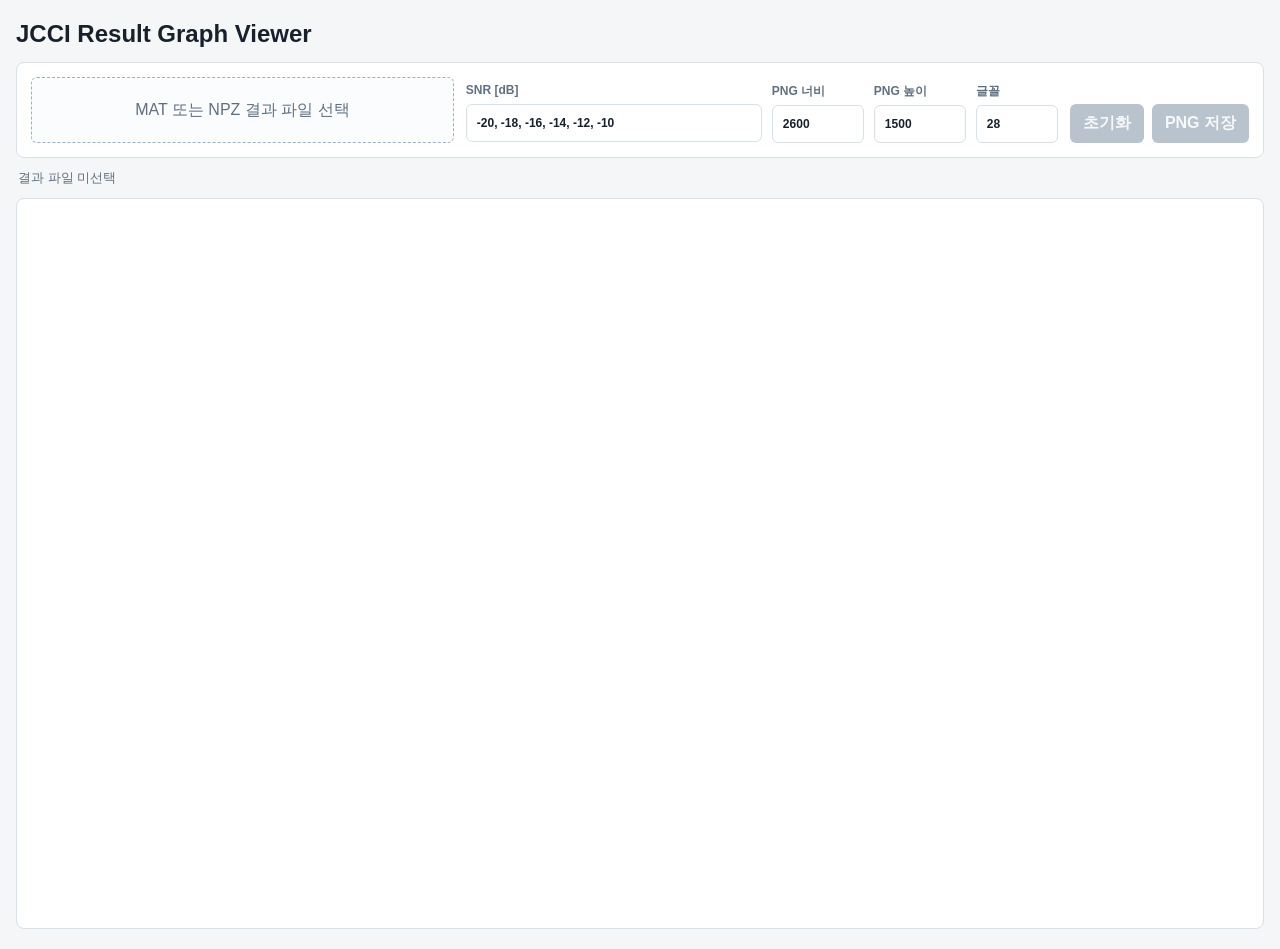
==== 0715_jcci_viewer/index.html @ afb221a9 "init" ====
<!doctype html>
<html lang="ko">
<head>
  <meta charset="utf-8">
  <meta name="viewport" content="width=device-width, initial-scale=1">
  <title>JCCI Result Graph Viewer</title>
  <style>
    :root {
      color-scheme: light;
      --bg: #f4f6f8;
      --panel: #ffffff;
      --ink: #18212b;
      --muted: #617080;
      --border: #d8e0e8;
      --grid: #c4ccd4;
      --primary: #175f8c;
      --primary-hover: #104c71;
      --secondary: #e8edf2;
      --danger: #b42318;
    }

    * {
      box-sizing: border-box;
      letter-spacing: 0;
    }

    body {
      margin: 0;
      background: var(--bg);
      color: var(--ink);
      font-family: Arial, Helvetica, sans-serif;
    }

    main {
      width: min(1480px, calc(100vw - 32px));
      margin: 20px auto;
    }

    h1 {
      margin: 0 0 14px;
      font-size: 24px;
      font-weight: 700;
    }

    .toolbar {
      display: grid;
      grid-template-columns: minmax(260px, 1fr) minmax(300px, 1.4fr) auto;
      gap: 12px;
      align-items: end;
      padding: 14px;
      background: var(--panel);
      border: 1px solid var(--border);
      border-radius: 8px;
    }

    .drop-zone {
      min-height: 66px;
      display: flex;
      align-items: center;
      justify-content: center;
      padding: 12px;
      border: 1px dashed #9eb0c1;
      border-radius: 6px;
      background: #fafcfe;
      color: var(--muted);
      text-align: center;
      cursor: pointer;
      user-select: none;
    }

    .drop-zone:hover,
    .drop-zone:focus-visible,
    .drop-zone.dragging {
      border-color: var(--primary);
      color: var(--primary);
      background: #f2f8fc;
      outline: none;
    }

    input[type="file"] {
      position: absolute;
      inline-size: 1px;
      block-size: 1px;
      opacity: 0;
      overflow: hidden;
      clip: rect(0 0 0 0);
    }

    .field-grid {
      display: grid;
      grid-template-columns: minmax(220px, 1fr) 92px 92px 82px;
      gap: 10px;
    }

    label {
      display: grid;
      gap: 5px;
      color: var(--muted);
      font-size: 12px;
      font-weight: 700;
    }

    input[type="text"],
    input[type="number"] {
      width: 100%;
      height: 38px;
      padding: 8px 10px;
      border: 1px solid var(--border);
      border-radius: 6px;
      background: #ffffff;
      color: var(--ink);
      font: inherit;
    }

    input:focus-visible {
      border-color: var(--primary);
      outline: 2px solid rgba(23, 95, 140, 0.14);
    }

    .actions {
      display: flex;
      gap: 8px;
      justify-content: flex-end;
    }

    button {
      min-height: 38px;
      padding: 9px 13px;
      border: 0;
      border-radius: 6px;
      background: var(--primary);
      color: #ffffff;
      font: inherit;
      font-weight: 700;
      cursor: pointer;
      white-space: nowrap;
    }

    button:hover {
      background: var(--primary-hover);
    }

    button.secondary {
      background: var(--secondary);
      color: var(--ink);
    }

    button.secondary:hover {
      background: #dce4eb;
    }

    button:disabled,
    button:disabled:hover {
      background: #b9c3cd;
      color: #f7f8f9;
      cursor: not-allowed;
    }

    .status-row {
      min-height: 40px;
      display: flex;
      align-items: center;
      justify-content: space-between;
      gap: 16px;
      padding: 9px 2px;
      color: var(--muted);
      font-size: 13px;
    }

    .status.error {
      color: var(--danger);
      font-weight: 700;
    }

    .meta {
      overflow: hidden;
      text-overflow: ellipsis;
      white-space: nowrap;
      text-align: right;
    }

    .chart-panel {
      padding: 12px;
      background: var(--panel);
      border: 1px solid var(--border);
      border-radius: 8px;
    }

    .canvas-wrap {
      width: 100%;
      min-height: 440px;
      overflow: auto;
      background: #ffffff;
    }

    .tooltip {
      position: fixed;
      z-index: 20;
      display: none;
      max-width: min(360px, calc(100vw - 16px));
      padding: 8px 10px;
      border: 1px solid rgba(255, 255, 255, 0.28);
      border-radius: 6px;
      background: rgba(20, 27, 34, 0.94);
      color: #ffffff;
      font-size: 13px;
      line-height: 1.45;
      white-space: pre-line;
      pointer-events: none;
      box-shadow: 0 4px 14px rgba(20, 27, 34, 0.18);
    }

    .tooltip.visible {
      display: block;
    }

    canvas {
      display: block;
      width: 100%;
      height: auto;
      min-width: 760px;
      background: #ffffff;
    }

    @media (max-width: 980px) {
      main {
        width: min(100vw - 20px, 1480px);
        margin: 10px auto;
      }

      .toolbar {
        grid-template-columns: 1fr;
      }

      .field-grid {
        grid-template-columns: minmax(220px, 1fr) repeat(3, 86px);
      }

      .actions {
        justify-content: flex-start;
      }
    }

    @media (max-width: 640px) {
      .field-grid {
        grid-template-columns: 1fr 1fr;
      }

      .field-grid label:first-child {
        grid-column: 1 / -1;
      }
    }
  </style>
</head>
<body>
  <main>
    <h1>JCCI Result Graph Viewer</h1>

    <section class="toolbar" aria-label="결과 그래프 도구">
      <div class="drop-zone" id="dropZone" role="button" tabindex="0">
        MAT 또는 NPZ 결과 파일 선택
      </div>

      <div class="field-grid">
        <label>
          SNR [dB]
          <input id="snrInput" type="text" value="-20, -18, -16, -14, -12, -10">
        </label>
        <label>
          PNG 너비
          <input id="widthInput" type="number" min="1000" max="5000" step="100" value="2600">
        </label>
        <label>
          PNG 높이
          <input id="heightInput" type="number" min="500" max="3000" step="100" value="1500">
        </label>
        <label>
          글꼴
          <input id="fontInput" type="number" min="16" max="48" step="1" value="28">
        </label>
      </div>

      <div class="actions">
        <input id="fileInput" type="file" accept=".mat,.npz">
        <button id="clearButton" class="secondary" type="button" disabled>초기화</button>
        <button id="saveButton" type="button" disabled>PNG 저장</button>
      </div>
    </section>

    <div class="status-row">
      <span class="status" id="status">결과 파일 미선택</span>
      <span class="meta" id="meta"></span>
    </div>

    <section class="chart-panel" aria-label="NMSE 및 BER 그래프">
      <div class="canvas-wrap">
        <canvas id="chart" width="2600" height="1500"></canvas>
        <div class="tooltip" id="tooltip" role="status"></div>
      </div>
    </section>
  </main>

  <script>
    const ui = {
      fileInput: document.getElementById('fileInput'),
      dropZone: document.getElementById('dropZone'),
      snrInput: document.getElementById('snrInput'),
      widthInput: document.getElementById('widthInput'),
      heightInput: document.getElementById('heightInput'),
      fontInput: document.getElementById('fontInput'),
      clearButton: document.getElementById('clearButton'),
      saveButton: document.getElementById('saveButton'),
      status: document.getElementById('status'),
      meta: document.getElementById('meta'),
      canvas: document.getElementById('chart'),
      tooltip: document.getElementById('tooltip')
    };

    const ctx = ui.canvas.getContext('2d');
    const state = {
      fileName: '',
      arrays: null,
      graph: null,
      hitPoints: []
    };

    const curveStyles = {
      '0.8': { color: '#d95319', marker: 'circle' },
      '0.5': { color: '#0072bd', marker: 'triangle' },
      '0.3': { color: '#7e2f8e', marker: 'diamond' }
    };

    // 상태 메시지 갱신
    function setStatus(message, isError = false) {
      ui.status.textContent = message;
      ui.status.classList.toggle('error', isError);
    }

    // 바이트 정렬 계산
    function align8(value) {
      return Math.ceil(value / 8) * 8;
    }

    // ASCII 문자열 변환
    function decodeAscii(bytes) {
      let text = '';
      for (let i = 0; i < bytes.length; i += 1) {
        text += String.fromCharCode(bytes[i]);
      }
      return text;
    }

    // UTF-8 문자열 변환
    function decodeUtf8(bytes) {
      return new TextDecoder('utf-8').decode(bytes);
    }

    // NPY 헤더 해석
    function parseNpyHeader(header) {
      const descrMatch = header.match(/'descr'\s*:\s*'([^']+)'/);
      const fortranMatch = header.match(/'fortran_order'\s*:\s*(True|False)/);
      const shapeMatch = header.match(/'shape'\s*:\s*\(([^)]*)\)/);
      if (!descrMatch || !fortranMatch || !shapeMatch) {
        throw new Error('지원하지 않는 NPY 헤더 형식');
      }

      const shape = shapeMatch[1]
        .split(',')
        .map(part => part.trim())
        .filter(Boolean)
        .map(Number);
      if (!shape.length || shape.some(value => !Number.isInteger(value) || value < 0)) {
        throw new Error('잘못된 NPY 배열 크기');
      }

      return {
        descr: descrMatch[1],
        fortranOrder: fortranMatch[1] === 'True',
        shape
      };
    }

    // NPY 자료형 정보 추출
    function npyDtypeInfo(descr) {
      const hasEndian = '<>|='.includes(descr[0]);
      const endian = hasEndian ? descr[0] : '|';
      const body = hasEndian ? descr.slice(1) : descr;
      const kind = body[0];
      const bytes = Number(body.slice(1));
      if (!Number.isInteger(bytes) || bytes <= 0) {
        throw new Error(`지원하지 않는 NPY 자료형 ${descr}`);
      }
      return { endian, kind, bytes };
    }

    // NPY 숫자 읽기
    function readNpyValue(view, offset, info, littleEndian) {
      const { kind, bytes } = info;
      if (kind === 'f' && bytes === 8) return view.getFloat64(offset, littleEndian);
      if (kind === 'f' && bytes === 4) return view.getFloat32(offset, littleEndian);
      if (kind === 'i' && bytes === 1) return view.getInt8(offset);
      if (kind === 'i' && bytes === 2) return view.getInt16(offset, littleEndian);
      if (kind === 'i' && bytes === 4) return view.getInt32(offset, littleEndian);
      if (kind === 'i' && bytes === 8) return Number(view.getBigInt64(offset, littleEndian));
      if (kind === 'u' && bytes === 1) return view.getUint8(offset);
      if (kind === 'u' && bytes === 2) return view.getUint16(offset, littleEndian);
      if (kind === 'u' && bytes === 4) return view.getUint32(offset, littleEndian);
      if (kind === 'u' && bytes === 8) return Number(view.getBigUint64(offset, littleEndian));
      if (kind === 'b' && bytes === 1) return view.getUint8(offset) ? 1 : 0;
      throw new Error(`지원하지 않는 NPY 자료형 ${kind}${bytes}`);
    }

    // NPY 배열 해석
    function parseNpy(arrayBuffer) {
      const bytes = new Uint8Array(arrayBuffer);
      if (bytes.length < 10) throw new Error('NPY 파일 크기 부족');

      const magic = [0x93, 0x4e, 0x55, 0x4d, 0x50, 0x59];
      for (let i = 0; i < magic.length; i += 1) {
        if (bytes[i] !== magic[i]) throw new Error('NPY 파일 서명 불일치');
      }

      const major = bytes[6];
      const view = new DataView(arrayBuffer);
      let headerLength;
      let dataOffset;
      if (major === 1) {
        headerLength = view.getUint16(8, true);
        dataOffset = 10 + headerLength;
      } else if (major === 2 || major === 3) {
        headerLength = view.getUint32(8, true);
        dataOffset = 12 + headerLength;
      } else {
        throw new Error(`지원하지 않는 NPY 버전 ${major}.${bytes[7]}`);
      }

      const header = decodeAscii(bytes.slice(dataOffset - headerLength, dataOffset));
      const meta = parseNpyHeader(header);
      const info = npyDtypeInfo(meta.descr);
      const count = meta.shape.reduce((total, value) => total * value, 1);
      if (dataOffset + count * info.bytes > bytes.length) {
        throw new Error('NPY 데이터 손상');
      }

      const littleEndian = info.endian !== '>';
      const values = new Array(count);
      for (let i = 0; i < count; i += 1) {
        values[i] = readNpyValue(view, dataOffset + i * info.bytes, info, littleEndian);
      }
      return { values, shape: meta.shape };
    }

    // ZIP64 크기 읽기
    function readUint64LE(bytes, offset) {
      const view = new DataView(bytes.buffer, bytes.byteOffset, bytes.byteLength);
      const low = view.getUint32(offset, true);
      const high = view.getUint32(offset + 4, true);
      const value = high * 4294967296 + low;
      if (!Number.isSafeInteger(value)) throw new Error('NPZ 항목 크기 초과');
      return value;
    }

    // ZIP64 추가 필드 해석
    function readZip64Sizes(extraBytes, compressedSize, uncompressedSize) {
      let offset = 0;
      let nextCompressed = compressedSize;
      let nextUncompressed = uncompressedSize;
      const view = new DataView(extraBytes.buffer, extraBytes.byteOffset, extraBytes.byteLength);

      while (offset + 4 <= extraBytes.length) {
        const headerId = view.getUint16(offset, true);
        const dataSize = view.getUint16(offset + 2, true);
        const dataStart = offset + 4;
        const dataEnd = dataStart + dataSize;
        if (dataEnd > extraBytes.length) break;

        if (headerId === 0x0001) {
          let cursor = dataStart;
          if (uncompressedSize === 0xffffffff && cursor + 8 <= dataEnd) {
            nextUncompressed = readUint64LE(extraBytes, cursor);
            cursor += 8;
          }
          if (compressedSize === 0xffffffff && cursor + 8 <= dataEnd) {
            nextCompressed = readUint64LE(extraBytes, cursor);
          }
          break;
        }
        offset = dataEnd;
      }

      return { compressedSize: nextCompressed, uncompressedSize: nextUncompressed };
    }

    // NPZ 내부 NPY 배열 해석
    function parseNpz(arrayBuffer) {
      if (Array.isArray(arrayBuffer)) {
        arrayBuffer = Uint8Array.from(arrayBuffer).buffer;
      }
      const bytes = new Uint8Array(arrayBuffer);
      const view = new DataView(arrayBuffer);
      const arrays = {};
      let offset = 0;

      while (offset + 4 <= bytes.length) {
        const signature = view.getUint32(offset, true);
        if (signature === 0x02014b50 || signature === 0x06054b50) break;
        if (signature !== 0x04034b50) throw new Error('지원하지 않는 NPZ 구조');
        if (offset + 30 > bytes.length) throw new Error('NPZ 헤더 손상');

        const flags = view.getUint16(offset + 6, true);
        const method = view.getUint16(offset + 8, true);
        let compressedSize = view.getUint32(offset + 18, true);
        let uncompressedSize = view.getUint32(offset + 22, true);
        const fileNameLength = view.getUint16(offset + 26, true);
        const extraLength = view.getUint16(offset + 28, true);
        const nameStart = offset + 30;
        const nameEnd = nameStart + fileNameLength;
        const dataStart = nameEnd + extraLength;

        if (flags & 0x08) throw new Error('데이터 설명자가 포함된 NPZ는 지원하지 않음');
        if (method !== 0) throw new Error('압축 NPZ는 지원하지 않음');
        if (dataStart > bytes.length) throw new Error('NPZ 항목 헤더 손상');

        const extraBytes = bytes.slice(nameEnd, dataStart);
        if (compressedSize === 0xffffffff || uncompressedSize === 0xffffffff) {
          const sizes = readZip64Sizes(extraBytes, compressedSize, uncompressedSize);
          compressedSize = sizes.compressedSize;
          uncompressedSize = sizes.uncompressedSize;
        }

        const dataEnd = dataStart + compressedSize;
        if (dataEnd > bytes.length) throw new Error('NPZ 항목 데이터 손상');

        const fileName = decodeUtf8(bytes.slice(nameStart, nameEnd));
        if (/\.npy$/i.test(fileName) && compressedSize > 0) {
          const name = fileName.replace(/\\/g, '/').split('/').pop().replace(/\.npy$/i, '');
          arrays[name] = parseNpy(arrayBuffer.slice(dataStart, dataEnd)).values;
        }
        offset = dataEnd;
      }

      if (!Object.keys(arrays).length) throw new Error('NPZ 내부 NPY 배열 없음');
      return arrays;
    }

    // MAT 데이터 요소 태그 해석
    function readMatElement(view, offset, littleEndian) {
      if (offset + 8 > view.byteLength) return null;
      const packed = view.getUint32(offset, littleEndian);
      const smallBytes = packed >>> 16;
      if (smallBytes > 0 && smallBytes <= 4) {
        return {
          type: packed & 0xffff,
          size: smallBytes,
          dataOffset: offset + 4,
          nextOffset: offset + 8
        };
      }

      const size = view.getUint32(offset + 4, littleEndian);
      const dataOffset = offset + 8;
      return {
        type: packed,
        size,
        dataOffset,
        nextOffset: align8(dataOffset + size)
      };
    }

    // MAT 숫자 배열 변환
    function readMatNumeric(view, element, littleEndian) {
      const readers = {
        1: [1, (offset) => view.getInt8(offset)],
        2: [1, (offset) => view.getUint8(offset)],
        3: [2, (offset) => view.getInt16(offset, littleEndian)],
        4: [2, (offset) => view.getUint16(offset, littleEndian)],
        5: [4, (offset) => view.getInt32(offset, littleEndian)],
        6: [4, (offset) => view.getUint32(offset, littleEndian)],
        7: [4, (offset) => view.getFloat32(offset, littleEndian)],
        9: [8, (offset) => view.getFloat64(offset, littleEndian)],
        12: [8, (offset) => Number(view.getBigInt64(offset, littleEndian))],
        13: [8, (offset) => Number(view.getBigUint64(offset, littleEndian))]
      };
      const reader = readers[element.type];
      if (!reader) throw new Error(`지원하지 않는 MAT 숫자 형식 ${element.type}`);

      const [bytesPerValue, readValue] = reader;
      const count = Math.floor(element.size / bytesPerValue);
      const values = new Array(count);
      for (let i = 0; i < count; i += 1) {
        values[i] = readValue(element.dataOffset + i * bytesPerValue);
      }
      return values;
    }

    // MAT 행렬 요소 해석
    function parseMatMatrix(buffer, matrixOffset, matrixSize, littleEndian) {
      const view = new DataView(buffer);
      const end = Math.min(view.byteLength, matrixOffset + matrixSize);
      let cursor = matrixOffset;

      const flags = readMatElement(view, cursor, littleEndian);
      if (!flags) throw new Error('MAT 배열 플래그 누락');
      cursor = flags.nextOffset;

      const dimensions = readMatElement(view, cursor, littleEndian);
      if (!dimensions) throw new Error('MAT 배열 크기 누락');
      cursor = dimensions.nextOffset;

      const nameElement = readMatElement(view, cursor, littleEndian);
      if (!nameElement) throw new Error('MAT 배열 이름 누락');
      const nameBytes = new Uint8Array(buffer, nameElement.dataOffset, nameElement.size);
      const name = decodeUtf8(nameBytes);
      cursor = nameElement.nextOffset;

      const realElement = readMatElement(view, cursor, littleEndian);
      if (!realElement || realElement.nextOffset > end + 8) {
        throw new Error(`MAT 배열 ${name} 데이터 누락`);
      }
      return { name, values: readMatNumeric(view, realElement, littleEndian) };
    }

    // zlib 압축 해제
    async function inflateMat(bytes) {
      if (!window.DecompressionStream) {
        throw new Error('압축 MAT를 지원하지 않는 브라우저');
      }
      const stream = new Blob([bytes]).stream().pipeThrough(new DecompressionStream('deflate'));
      return await new Response(stream).arrayBuffer();
    }

    // MAT v5 결과 해석
    async function parseMat(arrayBuffer) {
      if (arrayBuffer.byteLength < 128) throw new Error('MAT 파일 크기 부족');
      const header = new Uint8Array(arrayBuffer, 0, 128);
      const endian = String.fromCharCode(header[126], header[127]);
      const littleEndian = endian === 'IM';
      if (!littleEndian && endian !== 'MI') throw new Error('MAT v5 헤더 불일치');

      const arrays = {};

      async function parseElements(buffer, startOffset) {
        const view = new DataView(buffer);
        let offset = startOffset;
        while (offset + 8 <= view.byteLength) {
          const element = readMatElement(view, offset, littleEndian);
          if (!element || element.size < 0 || element.nextOffset > view.byteLength + 8) break;

          if (element.type === 14) {
            const parsed = parseMatMatrix(
              buffer,
              element.dataOffset,
              element.size,
              littleEndian
            );
            if (parsed.name && !parsed.name.startsWith('__')) arrays[parsed.name] = parsed.values;
          } else if (element.type === 15) {
            const compressed = new Uint8Array(buffer, element.dataOffset, element.size);
            const inflated = await inflateMat(compressed);
            await parseElements(inflated, 0);
          }
          offset = element.nextOffset;
        }
      }

      await parseElements(arrayBuffer, 128);
      if (!Object.keys(arrays).length) throw new Error('MAT 내부 숫자 배열 없음');
      return arrays;
    }

    // 대소문자 무시 배열 조회
    function findArray(arrays, target) {
      if (arrays[target]) return arrays[target];
      const key = Object.keys(arrays).find(name => name.toLowerCase() === target.toLowerCase());
      return key ? arrays[key] : null;
    }

    // SNR 입력값 해석
    function parseSnrInput() {
      const values = ui.snrInput.value
        .split(/[\s,;]+/)
        .map(value => value.trim())
        .filter(Boolean)
        .map(Number);
      if (!values.length || values.some(value => !Number.isFinite(value))) {
        throw new Error('SNR 값 형식 오류');
      }
      return values;
    }

    // 결과 키에서 r 목록 추출
    function inferRList(arrays) {
      const values = new Set();
      for (const key of Object.keys(arrays)) {
        const match = key.match(/^(?:BER|NMSE)_map_(?:tra|plain)_(-?\d+)p(\d+)$/i);
        if (match) values.add(Number(`${match[1]}.${match[2]}`));
      }
      return Array.from(values).sort((a, b) => b - a);
    }

    // 저장 결과를 그래프 구조로 변환
    function buildGraphData(arrays) {
      const rStored = findArray(arrays, 'r_list');
      const rList = rStored
        ? rStored.filter(Number.isFinite).map(Number)
        : inferRList(arrays);
      if (!rList.length) throw new Error('r_list 또는 r별 결과 키를 찾을 수 없음');

      const firstKey = Object.keys(arrays).find(key => /^BER_map_(tra|plain)_/i.test(key));
      if (!firstKey) throw new Error('BER 결과 배열을 찾을 수 없음');
      const pointCount = arrays[firstKey].length;

      const storedSnr = findArray(arrays, 'EbN0_dB');
      let snr;
      if (storedSnr && storedSnr.length === pointCount) {
        snr = storedSnr.map(Number);
        ui.snrInput.value = snr.join(', ');
      } else {
        snr = parseSnrInput();
        if (snr.length !== pointCount) {
          if (pointCount === 1) {
            snr = [-20];
          } else {
            snr = Array.from({ length: pointCount }, (_, index) => -20 + index * 2);
          }
          ui.snrInput.value = snr.join(', ');
        }
      }

      const nmse = [];
      const ber = [];
      const baseBer = findArray(arrays, 'BER_base_perfect');
      if (baseBer) {
        ber.push({
          label: 'Baseline (Perfect CSIR)',
          values: baseBer.map(value => value > 0 && Number.isFinite(value) ? value : NaN),
          color: '#000000',
          dash: [3, 7],
          marker: 'star'
        });
      }

      for (const r of rList) {
        const suffix = String(r).replace('.', 'p');
        const style = curveStyles[String(r)] || { color: '#455a64', marker: 'circle' };
        const nmseTra = findArray(arrays, `NMSE_map_tra_${suffix}`);
        const nmsePlain = findArray(arrays, `NMSE_map_plain_${suffix}`);
        const berTra = findArray(arrays, `BER_map_tra_${suffix}`);
        const berPlain = findArray(arrays, `BER_map_plain_${suffix}`);

        if (!nmseTra || !nmsePlain || !berTra || !berPlain) {
          throw new Error(`r=${r} 결과 배열 일부 누락`);
        }

        nmse.push({
          label: `Transformer (r = ${r.toFixed(3)})`,
          values: nmseTra.map(value => 10 * Math.log10(Math.max(Number(value), 1e-300))),
          color: style.color,
          dash: [],
          marker: style.marker
        });
        nmse.push({
          label: `Plain DNN (r = ${r.toFixed(3)})`,
          values: nmsePlain.map(value => 10 * Math.log10(Math.max(Number(value), 1e-300))),
          color: style.color,
          dash: [14, 8],
          marker: style.marker
        });
        ber.push({
          label: `Transformer (r = ${r.toFixed(3)})`,
          values: berTra.map(value => value > 0 && Number.isFinite(value) ? value : NaN),
          color: style.color,
          dash: [],
          marker: style.marker
        });
        ber.push({
          label: `Plain DNN (r = ${r.toFixed(3)})`,
          values: berPlain.map(value => value > 0 && Number.isFinite(value) ? value : NaN),
          color: style.color,
          dash: [14, 8],
          marker: style.marker
        });
      }

      for (const series of [...nmse, ...ber]) {
        if (series.values.length !== snr.length) {
          throw new Error(`${series.label} 데이터 길이와 SNR 길이 불일치`);
        }
      }
      return { snr, rList, nmse, ber };
    }

    // 유효 숫자 범위 계산
    function finiteRange(seriesList) {
      const values = seriesList.flatMap(series => series.values).filter(Number.isFinite);
      if (!values.length) throw new Error('표시 가능한 결과값 없음');
      return { min: Math.min(...values), max: Math.max(...values) };
    }

    // NMSE 1 dB 단위 축 범위와 눈금 생성
    function linearScale(minValue, maxValue) {
      let min = minValue;
      let max = maxValue;
      if (min === max) {
        min -= 1;
        max += 1;
      }
      const padding = (max - min) * 0.08;
      const axisMin = Math.floor(min - padding);
      const axisMax = Math.ceil(max + padding);
      const ticks = [];
      for (let value = axisMin; value <= axisMax; value += 1) {
        ticks.push(value);
      }
      return { min: axisMin, max: axisMax, ticks };
    }

    // BER 로그 축 자동 범위 계산
    function logScale(seriesList) {
      const values = seriesList
        .flatMap(series => series.values)
        .filter(value => Number.isFinite(value) && value > 0);
      if (!values.length) throw new Error('표시 가능한 양수 BER 없음');

      const logMin = Math.log10(Math.min(...values));
      const logMax = Math.log10(Math.max(...values));
      const span = Math.max(logMax - logMin, 0.5);
      const padding = 0.08 * span;
      const min = logMin - padding;
      const max = Math.min(0, logMax + padding);
      const majorTicks = [];
      for (let exponent = Math.ceil(min); exponent <= Math.floor(max); exponent += 1) {
        majorTicks.push(exponent);
      }
      return { min, max, majorTicks };
    }

    // 숫자 레이블 형식
    function formatTick(value) {
      if (Math.abs(value) >= 100 || Number.isInteger(value)) return String(Math.round(value));
      return value.toFixed(1).replace(/\.0$/, '');
    }

    // 캔버스 공통 글꼴
    function setFont(size, weight = '400') {
      ctx.font = `${weight} ${size}px "Times New Roman", Times, serif`;
    }

    // 마커 그리기
    function drawMarker(x, y, type, color, size) {
      ctx.save();
      ctx.translate(x, y);
      ctx.beginPath();

      if (type === 'triangle') {
        ctx.moveTo(0, -size);
        ctx.lineTo(size * 0.9, size * 0.75);
        ctx.lineTo(-size * 0.9, size * 0.75);
        ctx.closePath();
      } else if (type === 'diamond') {
        ctx.moveTo(0, -size);
        ctx.lineTo(size, 0);
        ctx.lineTo(0, size);
        ctx.lineTo(-size, 0);
        ctx.closePath();
      } else if (type === 'star') {
        for (let index = 0; index < 10; index += 1) {
          const radius = index % 2 === 0 ? size : size * 0.42;
          const angle = -Math.PI / 2 + index * Math.PI / 5;
          const px = Math.cos(angle) * radius;
          const py = Math.sin(angle) * radius;
          if (index === 0) ctx.moveTo(px, py);
          else ctx.lineTo(px, py);
        }
        ctx.closePath();
      } else {
        ctx.arc(0, 0, size * 0.72, 0, Math.PI * 2);
      }

      ctx.fillStyle = color;
      ctx.fill();
      ctx.restore();
    }

    // 범례 그리기
    function drawLegend(plot, seriesList, fontSize) {
      const visible = seriesList.filter(series => series.values.some(Number.isFinite));
      setFont(fontSize * 0.74);
      const lineHeight = fontSize * 1.05;
      const sampleWidth = fontSize * 1.9;
      const textWidth = Math.max(...visible.map(series => ctx.measureText(series.label).width));
      const width = sampleWidth + textWidth + fontSize * 1.25;
      const height = visible.length * lineHeight + fontSize * 0.75;
      const x = plot.left + fontSize * 0.45;
      const y = plot.bottom - height - fontSize * 0.35;

      ctx.save();
      ctx.fillStyle = 'rgba(255, 255, 255, 0.88)';
      ctx.strokeStyle = '#c9cfd5';
      ctx.lineWidth = 1.5;
      ctx.beginPath();
      ctx.rect(x, y, width, height);
      ctx.fill();
      ctx.stroke();

      visible.forEach((series, index) => {
        const cy = y + fontSize * 0.55 + index * lineHeight + lineHeight * 0.48;
        const x1 = x + fontSize * 0.35;
        const x2 = x1 + sampleWidth;
        ctx.strokeStyle = series.color;
        ctx.lineWidth = 3;
        ctx.setLineDash(series.dash);
        ctx.beginPath();
        ctx.moveTo(x1, cy);
        ctx.lineTo(x2, cy);
        ctx.stroke();
        ctx.setLineDash([]);
        drawMarker((x1 + x2) / 2, cy, series.marker, series.color, fontSize * 0.28);

        ctx.fillStyle = '#111111';
        ctx.textAlign = 'left';
        ctx.textBaseline = 'middle';
        ctx.fillText(series.label, x2 + fontSize * 0.35, cy);
      });
      ctx.restore();
    }

    // 패널 축과 데이터 그리기
    function drawPanel(panel, xValues, seriesList, yLabel, logarithmic, fontSize) {
      const margins = {
        left: fontSize * 3.8,
        right: fontSize * 1.0,
        top: fontSize * 1.0,
        bottom: fontSize * 3.2
      };
      const plot = {
        left: panel.x + margins.left,
        top: panel.y + margins.top,
        right: panel.x + panel.width - margins.right,
        bottom: panel.y + panel.height - margins.bottom
      };
      plot.width = plot.right - plot.left;
      plot.height = plot.bottom - plot.top;

      const xMin = Math.min(...xValues);
      const xMax = Math.max(...xValues);
      const safeXSpan = Math.max(xMax - xMin, 1);
      const yScale = logarithmic
        ? logScale(seriesList)
        : linearScale(finiteRange(seriesList).min, finiteRange(seriesList).max);

      const mapX = value => plot.left + (value - xMin) / safeXSpan * plot.width;
      const mapY = logarithmic
        ? value => plot.bottom - (Math.log10(value) - yScale.min) / (yScale.max - yScale.min) * plot.height
        : value => plot.bottom - (value - yScale.min) / (yScale.max - yScale.min) * plot.height;

      ctx.save();
      ctx.strokeStyle = '#aeb6be';
      ctx.lineWidth = 1.5;
      ctx.fillStyle = '#111111';
      setFont(fontSize * 0.72);

      for (const xValue of xValues) {
        const x = mapX(xValue);
        ctx.beginPath();
        ctx.moveTo(x, plot.top);
        ctx.lineTo(x, plot.bottom);
        ctx.stroke();
        ctx.textAlign = 'center';
        ctx.textBaseline = 'top';
        ctx.fillText(formatTick(xValue), x, plot.bottom + fontSize * 0.42);
      }

      if (logarithmic) {
        const startExponent = Math.floor(yScale.min);
        const endExponent = Math.ceil(yScale.max);
        for (let exponent = startExponent; exponent <= endExponent; exponent += 1) {
          for (let multiplier = 1; multiplier <= 9; multiplier += 1) {
            const value = multiplier * 10 ** exponent;
            const logValue = Math.log10(value);
            if (logValue < yScale.min || logValue > yScale.max) continue;
            const y = mapY(value);
            ctx.strokeStyle = multiplier === 1 ? '#9ea7af' : '#d2d7dc';
            ctx.lineWidth = multiplier === 1 ? 1.7 : 1;
            ctx.beginPath();
            ctx.moveTo(plot.left, y);
            ctx.lineTo(plot.right, y);
            ctx.stroke();
            if (multiplier === 1) {
              ctx.fillStyle = '#111111';
              ctx.textAlign = 'right';
              ctx.textBaseline = 'middle';
              ctx.fillText(`10${superscript(exponent)}`, plot.left - fontSize * 0.35, y);
            }
          }
        }
      } else {
        for (const value of yScale.ticks) {
          const y = mapY(value);
          ctx.strokeStyle = '#b6bec6';
          ctx.lineWidth = 1.3;
          ctx.beginPath();
          ctx.moveTo(plot.left, y);
          ctx.lineTo(plot.right, y);
          ctx.stroke();
          ctx.fillStyle = '#111111';
          ctx.textAlign = 'right';
          ctx.textBaseline = 'middle';
          ctx.fillText(formatTick(value), plot.left - fontSize * 0.35, y);
        }
      }

      ctx.strokeStyle = '#222222';
      ctx.lineWidth = 2;
      ctx.strokeRect(plot.left, plot.top, plot.width, plot.height);

      ctx.save();
      ctx.beginPath();
      ctx.rect(plot.left, plot.top, plot.width, plot.height);
      ctx.clip();
      for (const series of seriesList) {
        ctx.strokeStyle = series.color;
        ctx.lineWidth = 3.5;
        ctx.setLineDash(series.dash);
        ctx.beginPath();
        let active = false;
        for (let index = 0; index < series.values.length; index += 1) {
          const value = series.values[index];
          if (!Number.isFinite(value) || (logarithmic && value <= 0)) {
            active = false;
            continue;
          }
          const x = mapX(xValues[index]);
          const y = mapY(value);
          if (!active) ctx.moveTo(x, y);
          else ctx.lineTo(x, y);
          active = true;
        }
        ctx.stroke();
        ctx.setLineDash([]);

        for (let index = 0; index < series.values.length; index += 1) {
          const value = series.values[index];
          if (!Number.isFinite(value) || (logarithmic && value <= 0)) continue;
          const x = mapX(xValues[index]);
          const y = mapY(value);
          drawMarker(
            x,
            y,
            series.marker,
            series.color,
            fontSize * 0.34
          );
          state.hitPoints.push({
            x,
            y,
            label: series.label,
            snr: xValues[index],
            metric: logarithmic ? 'BER' : 'NMSE',
            value
          });
        }
      }
      ctx.restore();

      setFont(fontSize * 0.88);
      ctx.fillStyle = '#111111';
      ctx.textAlign = 'center';
      ctx.textBaseline = 'bottom';
      ctx.fillText('SNR [dB]', (plot.left + plot.right) / 2, panel.y + panel.height - fontSize * 0.25);

      ctx.save();
      ctx.translate(panel.x + fontSize * 0.62, (plot.top + plot.bottom) / 2);
      ctx.rotate(-Math.PI / 2);
      ctx.textAlign = 'center';
      ctx.textBaseline = 'top';
      ctx.fillText(yLabel, 0, 0);
      ctx.restore();

      drawLegend(plot, seriesList, fontSize);
      ctx.restore();
    }

    // 지수 위첨자 문자열
    function superscript(value) {
      const map = {
        '-': '⁻', '0': '⁰', '1': '¹', '2': '²', '3': '³', '4': '⁴',
        '5': '⁵', '6': '⁶', '7': '⁷', '8': '⁸', '9': '⁹'
      };
      return String(value).split('').map(char => map[char] || char).join('');
    }

    // 전체 그래프 렌더링
    function render() {
      state.hitPoints = [];
      hideTooltip();
      if (!state.arrays) {
        const width = Number(ui.widthInput.value) || 2600;
        const height = Number(ui.heightInput.value) || 1500;
        ui.canvas.width = width;
        ui.canvas.height = height;
        ctx.fillStyle = '#ffffff';
        ctx.fillRect(0, 0, width, height);
        return;
      }

      state.graph = buildGraphData(state.arrays);
      const width = Math.max(1000, Math.min(5000, Number(ui.widthInput.value) || 2600));
      const height = Math.max(500, Math.min(3000, Number(ui.heightInput.value) || 1500));
      const fontSize = Math.max(16, Math.min(48, Number(ui.fontInput.value) || 28));
      ui.canvas.width = width;
      ui.canvas.height = height;

      ctx.fillStyle = '#ffffff';
      ctx.fillRect(0, 0, width, height);

      const outer = fontSize * 0.75;
      const gap = fontSize * 1.4;
      const panelWidth = (width - outer * 2 - gap) / 2;
      const panelHeight = height - outer * 2;
      drawPanel(
        { x: outer, y: outer, width: panelWidth, height: panelHeight },
        state.graph.snr,
        state.graph.nmse,
        'NMSE [dB]',
        false,
        fontSize
      );
      drawPanel(
        { x: outer + panelWidth + gap, y: outer, width: panelWidth, height: panelHeight },
        state.graph.snr,
        state.graph.ber,
        'BER',
        true,
        fontSize
      );

      ui.meta.textContent = `SNR ${state.graph.snr.length}개 · r ${state.graph.rList.join(', ')}`;
      ui.saveButton.disabled = false;
    }

    // 툴팁 숨김
    function hideTooltip() {
      ui.tooltip.classList.remove('visible');
    }

    // 결과값 표시 형식
    function formatTooltipValue(point) {
      if (point.metric === 'BER') {
        return point.value.toExponential(5);
      }
      return `${point.value.toFixed(4)} dB`;
    }

    // 마커 근접 위치의 결과값 표시
    function showTooltip(event) {
      if (!state.hitPoints.length) {
        hideTooltip();
        return;
      }

      const rect = ui.canvas.getBoundingClientRect();
      const canvasX = (event.clientX - rect.left) * ui.canvas.width / rect.width;
      const canvasY = (event.clientY - rect.top) * ui.canvas.height / rect.height;
      const threshold = 14 * Math.max(
        ui.canvas.width / rect.width,
        ui.canvas.height / rect.height
      );
      let nearest = null;
      let nearestDistance = Infinity;

      for (const point of state.hitPoints) {
        const distance = Math.hypot(point.x - canvasX, point.y - canvasY);
        if (distance < nearestDistance) {
          nearest = point;
          nearestDistance = distance;
        }
      }

      if (!nearest || nearestDistance > threshold) {
        hideTooltip();
        return;
      }

      ui.tooltip.textContent = [
        nearest.label,
        `SNR: ${formatTick(nearest.snr)} dB`,
        `${nearest.metric}: ${formatTooltipValue(nearest)}`
      ].join('\n');
      ui.tooltip.classList.add('visible');

      const tooltipRect = ui.tooltip.getBoundingClientRect();
      const left = Math.min(
        event.clientX + 14,
        window.innerWidth - tooltipRect.width - 8
      );
      const top = Math.min(
        event.clientY + 14,
        window.innerHeight - tooltipRect.height - 8
      );
      ui.tooltip.style.left = `${Math.max(8, left)}px`;
      ui.tooltip.style.top = `${Math.max(8, top)}px`;
    }

    // 결과 파일 불러오기
    async function loadFile(file) {
      if (!file || !/\.(mat|npz)$/i.test(file.name)) {
        setStatus('MAT 또는 NPZ 파일만 선택 가능', true);
        return;
      }

      try {
        setStatus(`${file.name} 분석 중`);
        const buffer = await file.arrayBuffer();
        const arrays = /\.npz$/i.test(file.name)
          ? parseNpz(buffer)
          : await parseMat(buffer);
        state.fileName = file.name.replace(/\.(mat|npz)$/i, '');
        state.arrays = arrays;
        render();
        ui.clearButton.disabled = false;
        setStatus(`${file.name} 로드 완료`);
      } catch (error) {
        state.arrays = null;
        state.graph = null;
        ui.saveButton.disabled = true;
        ui.meta.textContent = '';
        render();
        setStatus(error instanceof Error ? error.message : String(error), true);
      }
    }

    // PNG 파일 저장
    function savePng() {
      if (!state.graph) return;
      ui.canvas.toBlob(blob => {
        if (!blob) {
          setStatus('PNG 생성 실패', true);
          return;
        }
        const link = document.createElement('a');
        link.href = URL.createObjectURL(blob);
        link.download = `${state.fileName || 'jcci_results'}_graph.png`;
        link.click();
        setTimeout(() => URL.revokeObjectURL(link.href), 1000);
      }, 'image/png');
    }

    // 화면 초기화
    function clearAll() {
      state.fileName = '';
      state.arrays = null;
      state.graph = null;
      ui.fileInput.value = '';
      ui.meta.textContent = '';
      ui.clearButton.disabled = true;
      ui.saveButton.disabled = true;
      setStatus('결과 파일 미선택');
      render();
    }

    // 파일 선택 이벤트 연결
    ui.dropZone.addEventListener('click', () => ui.fileInput.click());
    ui.dropZone.addEventListener('keydown', event => {
      if (event.key === 'Enter' || event.key === ' ') {
        event.preventDefault();
        ui.fileInput.click();
      }
    });
    ui.fileInput.addEventListener('change', () => loadFile(ui.fileInput.files[0]));

    for (const eventName of ['dragenter', 'dragover']) {
      ui.dropZone.addEventListener(eventName, event => {
        event.preventDefault();
        ui.dropZone.classList.add('dragging');
      });
    }
    for (const eventName of ['dragleave', 'drop']) {
      ui.dropZone.addEventListener(eventName, event => {
        event.preventDefault();
        ui.dropZone.classList.remove('dragging');
      });
    }
    ui.dropZone.addEventListener('drop', event => loadFile(event.dataTransfer.files[0]));
    ui.clearButton.addEventListener('click', clearAll);
    ui.saveButton.addEventListener('click', savePng);
    ui.canvas.addEventListener('mousemove', showTooltip);
    ui.canvas.addEventListener('mouseleave', hideTooltip);

    // 그래프 설정 변경 이벤트 연결
    for (const input of [ui.snrInput, ui.widthInput, ui.heightInput, ui.fontInput]) {
      input.addEventListener('change', () => {
        try {
          render();
          if (state.arrays) setStatus(`${state.fileName} 그래프 갱신 완료`);
        } catch (error) {
          setStatus(error instanceof Error ? error.message : String(error), true);
        }
      });
    }

    render();
  </script>
</body>
</html>
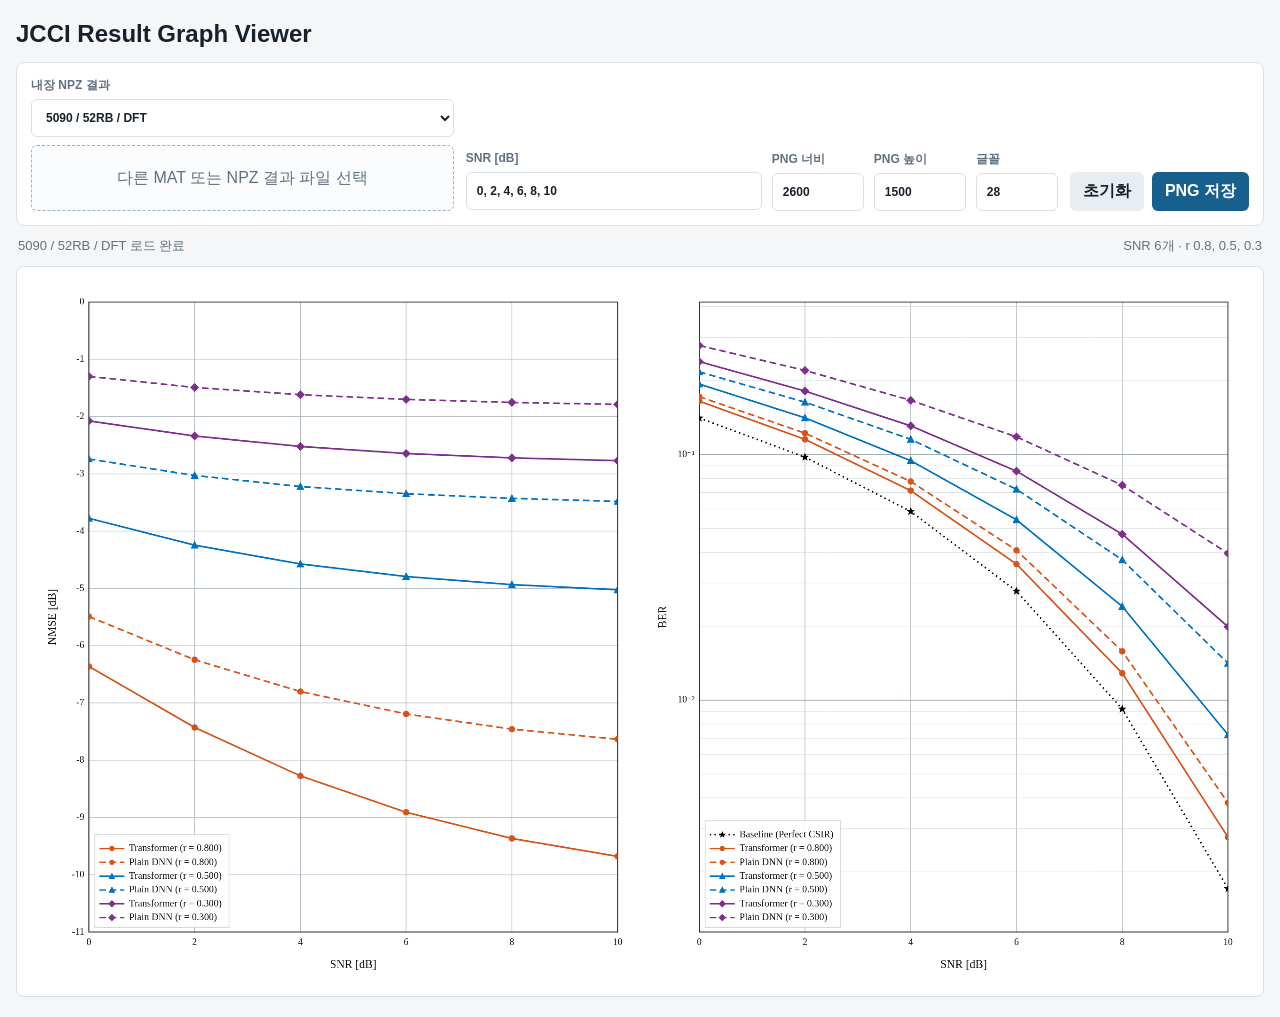
==== commit 4f626bf4: "init" ====
--- a/0715_jcci_viewer/index.html
+++ b/0715_jcci_viewer/index.html
@@ -3,7 +3,7 @@
 <head>
   <meta charset="utf-8">
   <meta name="viewport" content="width=device-width, initial-scale=1">
-  <title>JCCI Result Graph Viewer</title>
+  <title>JCCI 52RB Result Graph Viewer</title>
   <style>
     :root {
       color-scheme: light;
@@ -77,6 +77,11 @@
       outline: none;
     }
 
+    .source-picker {
+      display: grid;
+      gap: 8px;
+    }
+
     input[type="file"] {
       position: absolute;
       inline-size: 1px;
@@ -101,7 +106,8 @@
     }
 
     input[type="text"],
-    input[type="number"] {
+    input[type="number"],
+    select {
       width: 100%;
       height: 38px;
       padding: 8px 10px;
@@ -257,8 +263,19 @@
     <h1>JCCI Result Graph Viewer</h1>
 
     <section class="toolbar" aria-label="결과 그래프 도구">
-      <div class="drop-zone" id="dropZone" role="button" tabindex="0">
-        MAT 또는 NPZ 결과 파일 선택
+      <div class="source-picker">
+        <label>
+          내장 NPZ 결과
+          <select id="bundledSelect">
+            <option value="5090_52rb_dft" selected>5090 / 52RB / DFT</option>
+            <option value="5090_52rb_observ">5090 / 52RB / Observation</option>
+            <option value="1080_52rb_dft">1080 / 52RB / DFT</option>
+            <option value="1080_52rb_observ">1080 / 52RB / Observation</option>
+          </select>
+        </label>
+        <div class="drop-zone" id="dropZone" role="button" tabindex="0">
+          다른 MAT 또는 NPZ 결과 파일 선택
+        </div>
       </div>
 
       <div class="field-grid">
@@ -302,6 +319,7 @@
 
   <script>
     const ui = {
+      bundledSelect: document.getElementById('bundledSelect'),
       fileInput: document.getElementById('fileInput'),
       dropZone: document.getElementById('dropZone'),
       snrInput: document.getElementById('snrInput'),
@@ -323,6 +341,8 @@
       graph: null,
       hitPoints: []
     };
+
+    const bundledResults = {"5090_52rb_dft":{"label":"5090 / 52RB / DFT","fileName":"5090_52rb_dft","arrays":{"EbN0_dB":[0,2,4,6,8,10],"r_list":[0.8,0.5,0.3],"BER_base_perfect":[0.140823317308,0.0976045673077,0.0586510416667,0.0277868589744,0.00920272435897,0.00170953525641],"BER_map_tra_0p8":[0.164892227564,0.115261217949,0.0713036858974,0.035797275641,0.0128741987179,0.00276762820513],"BER_map_tra_0p5":[0.193636217949,0.141076121795,0.0943978365385,0.0542367788462,0.024062900641,0.00723717948718],"BER_map_tra_0p3":[0.238985176282,0.181374599359,0.130805689103,0.0855637019231,0.0473673878205,0.0199022435897],"BER_map_plain_0p8":[0.172026442308,0.122145032051,0.0776690705128,0.0407768429487,0.0158072916667,0.00382171474359],"BER_map_plain_0p5":[0.217092147436,0.163367387821,0.115283653846,0.0722415865385,0.0372528044872,0.0141258012821],"BER_map_plain_0p3":[0.277921875,0.219953125,0.166175480769,0.11801963141,0.075015625,0.0395677083333],"NMSE_map_tra_0p8":[0.23107280618,0.180809685117,0.148797857742,0.128540674432,0.115735377089,0.107664122069],"NMSE_map_tra_0p5":[0.419203475365,0.37625680281,0.348886740345,0.331728176183,0.321020865368,0.314386656247],"NMSE_map_tra_0p3":[0.619937381719,0.583598196451,0.559457779541,0.544031877985,0.534388277979,0.528442064057],"NMSE_map_plain_0p8":[0.282434275968,0.237340512225,0.208878914338,0.190914167551,0.179574181987,0.172415320032],"NMSE_map_plain_0p5":[0.532123256516,0.497899851476,0.476298317345,0.462669982647,0.454077717577,0.448662976059],"NMSE_map_plain_0p3":[0.741631818111,0.709424425553,0.688981599339,0.67604370724,0.66786598465,0.662696369919]}},"5090_52rb_observ":{"label":"5090 / 52RB / Observation","fileName":"5090_52rb_observ","arrays":{"EbN0_dB":[0,2,4,6,8,10],"r_list":[0.8,0.5,0.3],"BER_base_perfect":[0.140823317308,0.0976045673077,0.0586510416667,0.0277868589744,0.00920272435897,0.00170953525641],"BER_map_tra_0p8":[0.164703125,0.115780448718,0.0722083333333,0.0366947115385,0.0134647435897,0.00297836538462],"BER_map_tra_0p5":[0.189360977564,0.139191907051,0.0938862179487,0.0544391025641,0.0244134615385,0.00747756410256],"BER_map_tra_0p3":[0.23259375,0.179786858974,0.131973958333,0.0882708333333,0.0502892628205,0.0220452724359],"BER_map_plain_0p8":[0.172171474359,0.12255088141,0.0781442307692,0.0412255608974,0.0160292467949,0.00389543269231],"BER_map_plain_0p5":[0.218348958333,0.16543349359,0.117854166667,0.0749346955128,0.0392768429487,0.0151145833333],"BER_map_plain_0p3":[0.273448717949,0.218655448718,0.167304887821,0.120558894231,0.0779951923077,0.0421858974359],"NMSE_map_tra_0p8":[0.227694734862,0.184911790151,0.157970821421,0.140995267457,0.130294493431,0.12354649365],"NMSE_map_tra_0p5":[0.38825004789,0.360729675608,0.343482396074,0.332653343996,0.325847127201,0.32156586173],"NMSE_map_tra_0p3":[0.589247140709,0.572974912664,0.562752841988,0.556321937196,0.552271307583,0.549717607662],"NMSE_map_plain_0p8":[0.284021250349,0.241722801701,0.215034654237,0.198195841589,0.187571464613,0.180868072295],"NMSE_map_plain_0p5":[0.536998936907,0.510445445652,0.493690293944,0.483117891452,0.476446653329,0.472236912016],"NMSE_map_plain_0p3":[0.719629914402,0.703848805507,0.693892668779,0.687611598449,0.683649133652,0.681149514058]}},"1080_52rb_dft":{"label":"1080 / 52RB / DFT","fileName":"1080_52rb_dft","arrays":{"EbN0_dB":[0,2,4,6,8,10],"r_list":[0.8,0.5,0.3],"BER_base_perfect":[0.140823317308,0.0976045673077,0.0586510416667,0.0277868589744,0.00920272435897,0.00170953525641],"BER_map_tra_0p8":[0.169665064103,0.120041666667,0.0757952724359,0.0393577724359,0.0148958333333,0.00347435897436],"BER_map_tra_0p5":[0.210249198718,0.157122195513,0.109725560897,0.0675060096154,0.0334835737179,0.0119126602564],"BER_map_tra_0p3":[0.264453525641,0.208562099359,0.157334935897,0.111102964744,0.0693020833333,0.0353100961538],"BER_map_plain_0p8":[0.172974759615,0.123088541667,0.0785248397436,0.0415084134615,0.0162135416667,0.00395953525641],"BER_map_plain_0p5":[0.219697516026,0.166100160256,0.118070112179,0.0748914262821,0.0392924679487,0.0151670673077],"BER_map_plain_0p3":[0.276909054487,0.220544070513,0.167960737179,0.120432291667,0.0775068108974,0.0416790865385],"NMSE_map_tra_0p8":[0.265408935323,0.220692814952,0.192468814395,0.174643980086,0.163383699921,0.156269477735],"NMSE_map_tra_0p5":[0.498820203998,0.466830398357,0.446606836392,0.433860626873,0.425816689725,0.42073908879],"NMSE_map_tra_0p3":[0.693595448596,0.673966971237,0.66138637468,0.653349552173,0.648226474468,0.6449705093],"NMSE_map_plain_0p8":[0.289111893481,0.245288695788,0.217633785458,0.200181819239,0.189169592307,0.182220328175],"NMSE_map_plain_0p5":[0.542536470311,0.512351396703,0.493288900622,0.481257227978,0.473663450116,0.468871830484],"NMSE_map_plain_0p3":[0.731410920244,0.708766663342,0.694335831852,0.685185383206,0.679391863362,0.675726869869]}},"1080_52rb_observ":{"label":"1080 / 52RB / Observation","fileName":"1080_52rb_observ","arrays":{"EbN0_dB":[0,2,4,6,8,10],"r_list":[0.8,0.5,0.3],"BER_base_perfect":[0.140823317308,0.0976045673077,0.0586510416667,0.0277868589744,0.00920272435897,0.00170953525641],"BER_map_tra_0p8":[0.176616987179,0.126528445513,0.0817131410256,0.0440124198718,0.0176294070513,0.00448717948718],"BER_map_tra_0p5":[0.224983974359,0.171297275641,0.123209134615,0.0796354166667,0.0429931891026,0.0172427884615],"BER_map_tra_0p3":[0.280625801282,0.225653846154,0.173576522436,0.126345352564,0.0831746794872,0.0461742788462],"BER_map_plain_0p8":[0.173741185897,0.12398838141,0.0794274839744,0.0422692307692,0.0166101762821,0.00410496794872],"BER_map_plain_0p5":[0.224260016026,0.1706875,0.122634214744,0.0791374198718,0.0425645032051,0.0170056089744],"BER_map_plain_0p3":[0.281542467949,0.226433092949,0.174328125,0.127102564103,0.0838273237179,0.0467459935897],"NMSE_map_tra_0p8":[0.315538460621,0.273251044473,0.246569387906,0.229734260556,0.219111944543,0.212409646155],"NMSE_map_tra_0p5":[0.564473734201,0.537940125819,0.521199276835,0.510636803135,0.503972380204,0.499767424895],"NMSE_map_tra_0p3":[0.737729961186,0.721983684399,0.712049908808,0.705783004805,0.701829377518,0.699335157793],"NMSE_map_plain_0p8":[0.295589856172,0.25330695505,0.226628115184,0.209794780038,0.199173545466,0.192471914533],"NMSE_map_plain_0p5":[0.561555373343,0.535027155103,0.518288619708,0.507727131394,0.501063101482,0.496858194499],"NMSE_map_plain_0p3":[0.739917487651,0.724159067038,0.714215739971,0.707941657831,0.703982729244,0.701484588672]}}};
 
     const curveStyles = {
       '0.8': { color: '#d95319', marker: 'circle' },
@@ -1217,6 +1237,7 @@
           : await parseMat(buffer);
         state.fileName = file.name.replace(/\.(mat|npz)$/i, '');
         state.arrays = arrays;
+        ui.bundledSelect.value = '';
         render();
         ui.clearButton.disabled = false;
         setStatus(`${file.name} 로드 완료`);
@@ -1230,6 +1251,27 @@
       }
     }
 
+    // 페이지에 포함된 NPZ 결과 선택
+    function loadBundledResult(key) {
+      const result = bundledResults[key];
+      if (!result) return;
+      try {
+        state.fileName = result.fileName;
+        state.arrays = result.arrays;
+        ui.fileInput.value = '';
+        render();
+        ui.clearButton.disabled = false;
+        setStatus(`${result.label} 로드 완료`);
+      } catch (error) {
+        state.arrays = null;
+        state.graph = null;
+        ui.saveButton.disabled = true;
+        ui.meta.textContent = '';
+        render();
+        setStatus(error instanceof Error ? error.message : String(error), true);
+      }
+    }
+
     // PNG 파일 저장
     function savePng() {
       if (!state.graph) return;
@@ -1251,6 +1293,7 @@
       state.fileName = '';
       state.arrays = null;
       state.graph = null;
+      ui.bundledSelect.value = '';
       ui.fileInput.value = '';
       ui.meta.textContent = '';
       ui.clearButton.disabled = true;
@@ -1268,6 +1311,7 @@
       }
     });
     ui.fileInput.addEventListener('change', () => loadFile(ui.fileInput.files[0]));
+    ui.bundledSelect.addEventListener('change', () => loadBundledResult(ui.bundledSelect.value));
 
     for (const eventName of ['dragenter', 'dragover']) {
       ui.dropZone.addEventListener(eventName, event => {
@@ -1299,7 +1343,7 @@
       });
     }
 
-    render();
+    loadBundledResult(ui.bundledSelect.value);
   </script>
 </body>
 </html>
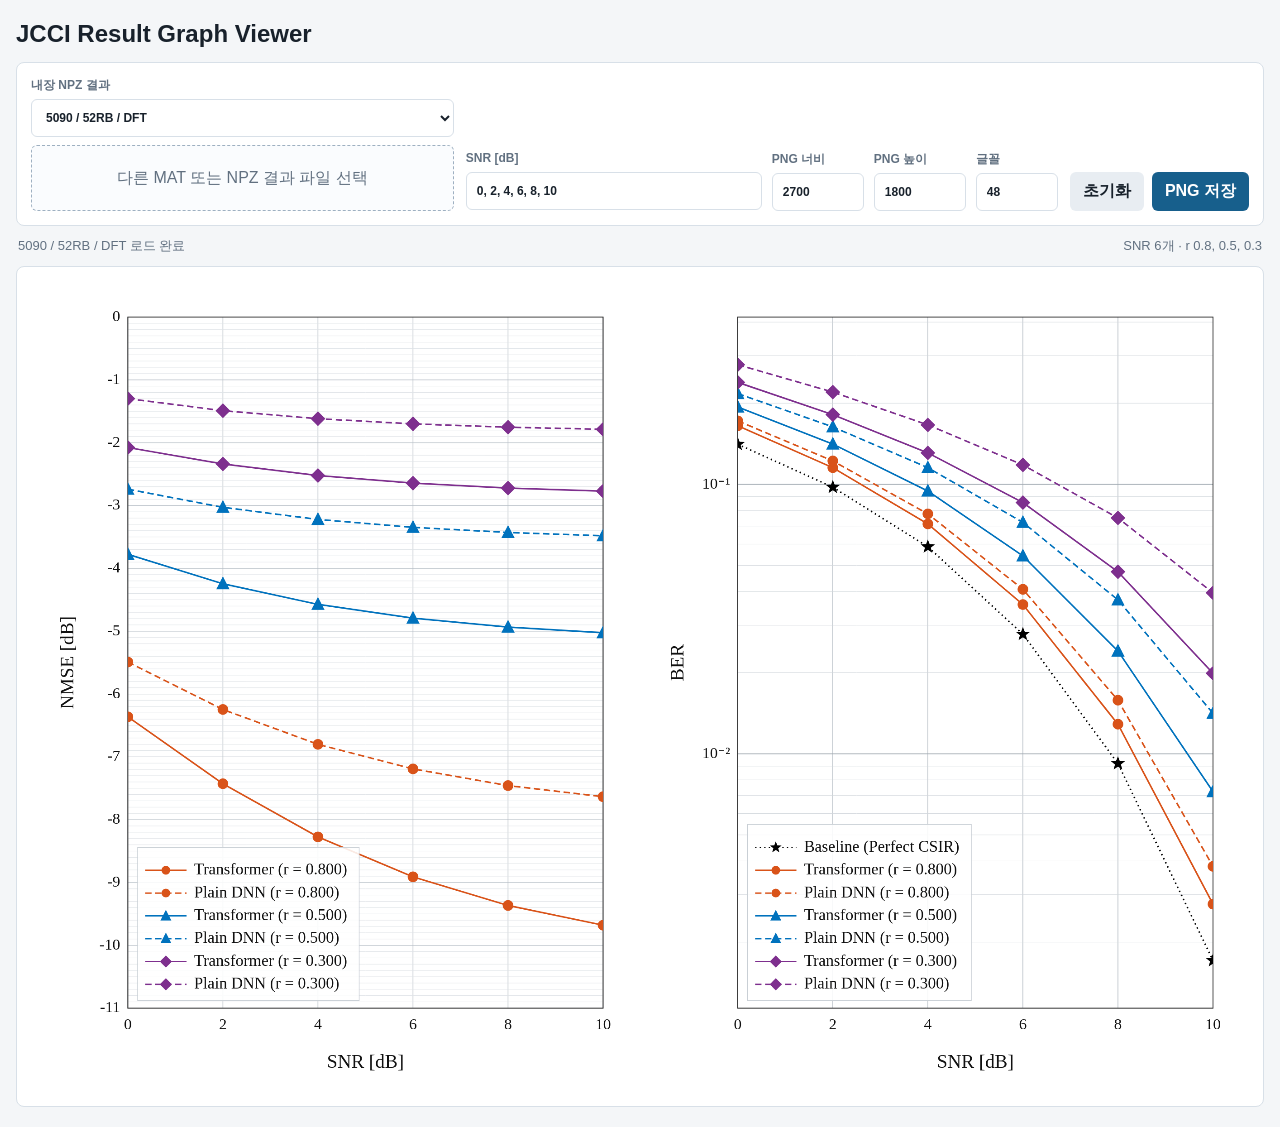
==== commit df3f7d51: "Add files via upload" ====
--- a/0715_jcci_viewer/index.html
+++ b/0715_jcci_viewer/index.html
@@ -285,15 +285,15 @@
         </label>
         <label>
           PNG 너비
-          <input id="widthInput" type="number" min="1000" max="5000" step="100" value="2600">
+          <input id="widthInput" type="number" min="1000" max="5000" step="100" value="2700">
         </label>
         <label>
           PNG 높이
-          <input id="heightInput" type="number" min="500" max="3000" step="100" value="1500">
+          <input id="heightInput" type="number" min="500" max="3000" step="100" value="1800">
         </label>
         <label>
           글꼴
-          <input id="fontInput" type="number" min="16" max="48" step="1" value="28">
+          <input id="fontInput" type="number" min="16" max="72" step="1" value="48">
         </label>
       </div>
 
@@ -311,7 +311,7 @@
 
     <section class="chart-panel" aria-label="NMSE 및 BER 그래프">
       <div class="canvas-wrap">
-        <canvas id="chart" width="2600" height="1500"></canvas>
+        <canvas id="chart" width="2700" height="1800"></canvas>
         <div class="tooltip" id="tooltip" role="status"></div>
       </div>
     </section>
@@ -1015,6 +1015,18 @@
           }
         }
       } else {
+        const minorStart = Math.ceil(yScale.min * 10);
+        const minorEnd = Math.floor(yScale.max * 10);
+        for (let tickIndex = minorStart; tickIndex <= minorEnd; tickIndex += 1) {
+          if (tickIndex % 10 === 0) continue;
+          const y = mapY(tickIndex / 10);
+          ctx.strokeStyle = '#dfe3e7';
+          ctx.lineWidth = 1;
+          ctx.beginPath();
+          ctx.moveTo(plot.left, y);
+          ctx.lineTo(plot.right, y);
+          ctx.stroke();
+        }
         for (const value of yScale.ticks) {
           const y = mapY(value);
           ctx.strokeStyle = '#b6bec6';
@@ -1115,8 +1127,8 @@
       state.hitPoints = [];
       hideTooltip();
       if (!state.arrays) {
-        const width = Number(ui.widthInput.value) || 2600;
-        const height = Number(ui.heightInput.value) || 1500;
+        const width = Number(ui.widthInput.value) || 2700;
+        const height = Number(ui.heightInput.value) || 1800;
         ui.canvas.width = width;
         ui.canvas.height = height;
         ctx.fillStyle = '#ffffff';
@@ -1125,9 +1137,9 @@
       }
 
       state.graph = buildGraphData(state.arrays);
-      const width = Math.max(1000, Math.min(5000, Number(ui.widthInput.value) || 2600));
-      const height = Math.max(500, Math.min(3000, Number(ui.heightInput.value) || 1500));
-      const fontSize = Math.max(16, Math.min(48, Number(ui.fontInput.value) || 28));
+      const width = Math.max(1000, Math.min(5000, Number(ui.widthInput.value) || 2700));
+      const height = Math.max(500, Math.min(3000, Number(ui.heightInput.value) || 1800));
+      const fontSize = Math.max(16, Math.min(72, Number(ui.fontInput.value) || 48));
       ui.canvas.width = width;
       ui.canvas.height = height;
 
